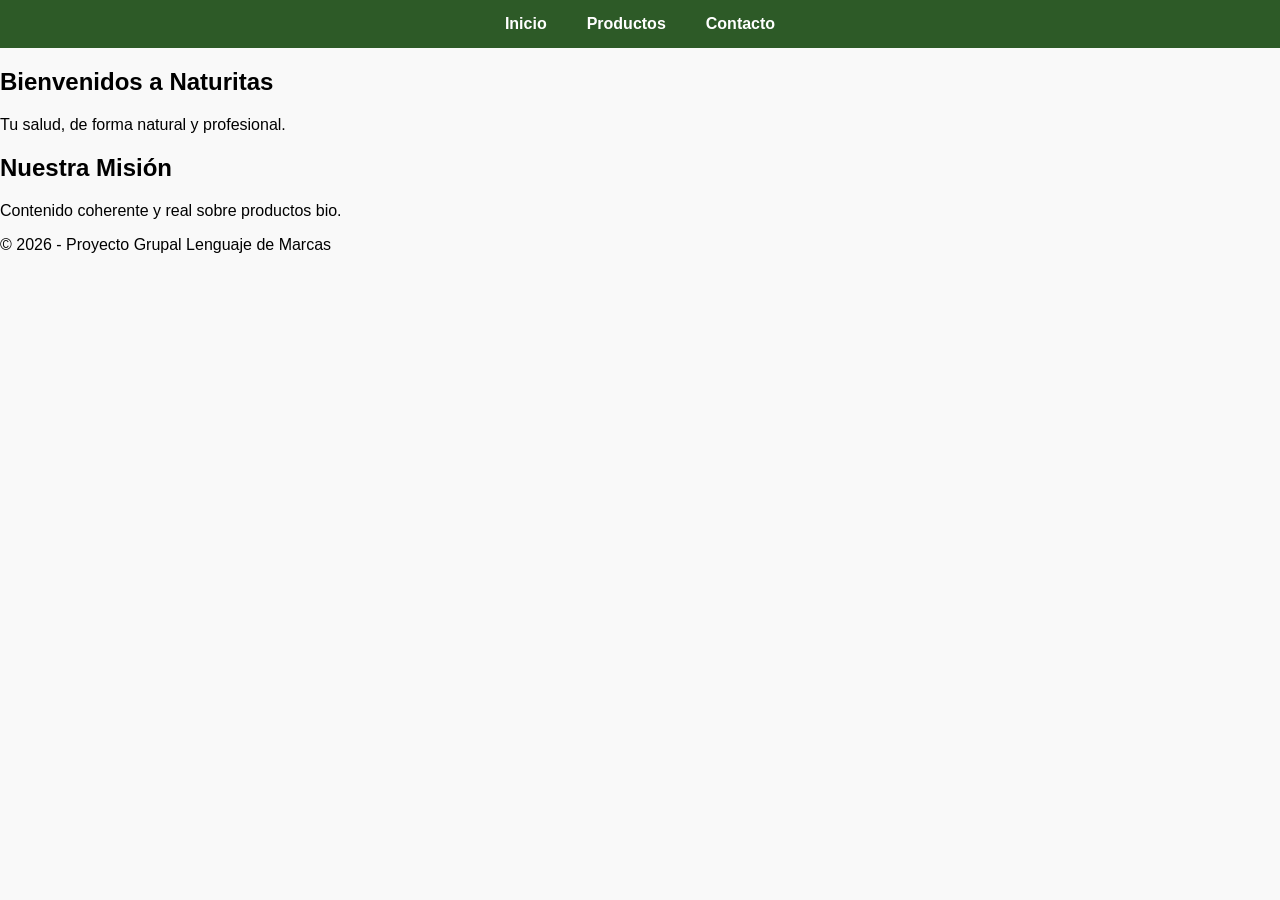
==== index.html @ ade0c14c "Estructura base con colores y menú" ====
<!DOCTYPE html>
<html lang="es">
<head>
    <meta charset="UTF-8">
    <meta name="viewport" content="width=device-width, initial-scale=1.0">
    <title>Naturitas - Tu Herbolario Online</title>
    <link rel="stylesheet" href="css/styles.css">
</head>
<body>

    <header>
        <nav class="navbar">
            <ul>
                <li><a href="index.html">Inicio</a></li>
                <li><a href="productos.html">Productos</a></li>
                <li><a href="contacto.html">Contacto</a></li>
            </ul>
        </nav>
    </header>

    <main>
        <section class="hero">
            <h1>Bienvenidos a Naturitas</h1>
            <p>Tu salud, de forma natural y profesional.</p>
        </section>

        <section class="info">
            <h2>Nuestra Misión</h2>
            <p>Contenido coherente y real sobre productos bio.</p>
        </section>
    </main>

    <footer>
        <p>&copy; 2026 - Proyecto Grupal Lenguaje de Marcas</p>
    </footer>

</body>
</html>
---- css/styles.css ----
/* PROYECTO: Naturitas - LLMM
   COLORES PRINCIPALES:
   1. Verde: #2D5A27 (Primario)
   2. Crema: #F9F9F9 (Fondo)
   3. Naranja: #FF9800 (Acento)
*/

:root {
    --verde-principal: #2D5A27;
    --fondo-claro: #F9F9F9;
    --naranja-acento: #FF9800;
}

body {
    font-family: Arial, sans-serif;
    background-color: var(--fondo-claro);
    margin: 0;
    padding: 0;
}

/* Menú horizontal pegado a la parte superior  */
header {
    background-color: var(--verde-principal);
    position: sticky;
    top: 0;
    width: 100%;
    z-index: 1000;
}

.navbar ul {
    list-style: none;
    display: flex;
    justify-content: center;
    margin: 0;
    padding: 15px;
}

.navbar li a {
    color: white;
    text-decoration: none;
    padding: 10px 20px;
    font-weight: bold;
}

/* Ejemplo de animación sencilla  */
.navbar li a:hover {
    color: var(--naranja-acento);
    transition: 0.3s;
}
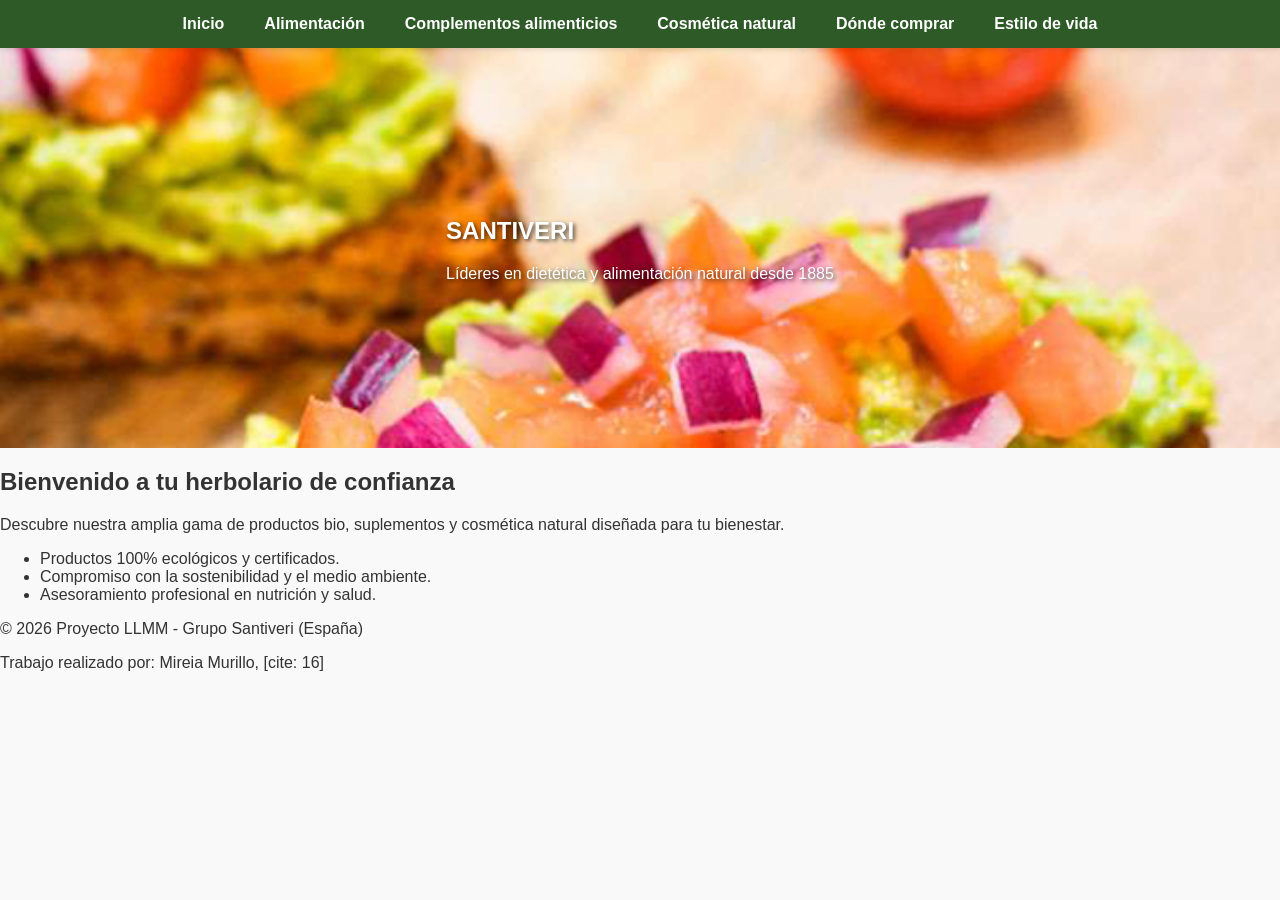
==== commit 932eb9bb: ""Añadida tabla de galletas y banner de alimentación"" ====
--- a/index.html
+++ b/index.html
@@ -3,7 +3,7 @@
 <head>
     <meta charset="UTF-8">
     <meta name="viewport" content="width=device-width, initial-scale=1.0">
-    <title>Naturitas - Tu Herbolario Online</title>
+    <title>Santiveri - Vida Saludable y Natural</title>
     <link rel="stylesheet" href="css/styles.css">
 </head>
 <body>
@@ -12,26 +12,40 @@
         <nav class="navbar">
             <ul>
                 <li><a href="index.html">Inicio</a></li>
-                <li><a href="productos.html">Productos</a></li>
-                <li><a href="contacto.html">Contacto</a></li>
+                <li><a href="alimentacion.html">Alimentación</a></li>
+                <li><a href="complementos.html">Complementos alimenticios</a></li>
+                <li><a href="cosmetica.html">Cosmética natural</a></li>
+                <li><a href="comprar.html">Dónde comprar</a></li>
+                <li><a href="estilo-vida.html">Estilo de vida</a></li>
             </ul>
         </nav>
     </header>
 
     <main>
-        <section class="hero">
-            <h1>Bienvenidos a Naturitas</h1>
-            <p>Tu salud, de forma natural y profesional.</p>
+        <section class="parallax">
+            <div class="overlay">
+                <h1>SANTIVERI</h1>
+                <p>Líderes en dietética y alimentación natural desde 1885</p>
+            </div>
         </section>
 
-        <section class="info">
-            <h2>Nuestra Misión</h2>
-            <p>Contenido coherente y real sobre productos bio.</p>
+        <section class="intro-content">
+            <h2>Bienvenido a tu herbolario de confianza</h2>
+            <p>Descubre nuestra amplia gama de productos bio, suplementos y cosmética natural diseñada para tu bienestar.</p>
+            
+            <ul class="features-list">
+                <li>Productos 100% ecológicos y certificados.</li>
+                <li>Compromiso con la sostenibilidad y el medio ambiente.</li>
+                <li>Asesoramiento profesional en nutrición y salud.</li>
+            </ul>
         </section>
     </main>
 
     <footer>
-        <p>&copy; 2026 - Proyecto Grupal Lenguaje de Marcas</p>
+        <div class="footer-container">
+            <p>&copy; 2026 Proyecto LLMM - Grupo Santiveri (España)</p>
+            <p>Trabajo realizado por: Mireia Murillo,  [cite: 16]</p>
+        </div>
     </footer>
 
 </body>
--- a/css/styles.css
+++ b/css/styles.css
@@ -1,21 +1,18 @@
-/* PROYECTO: Naturitas - LLMM
-   COLORES PRINCIPALES:
-   1. Verde: #2D5A27 (Primario)
-   2. Crema: #F9F9F9 (Fondo)
-   3. Naranja: #FF9800 (Acento)
-*/
-
+/* --- PROYECTO LLMM: SANTIVERI STYLE --- */
+/* Definición de variables para asegurar uniformidad gráfica  */
 :root {
-    --verde-principal: #2D5A27;
-    --fondo-claro: #F9F9F9;
-    --naranja-acento: #FF9800;
+    --verde-principal: #2D5A27; /* Color 1 [cite: 13] */
+    --fondo-crema: #F9F9F9;    /* Color 2 [cite: 13] */
+    --naranja-acento: #FF9800;  /* Color 3 [cite: 13] */
 }
 
+/* Estilos generales */
 body {
-    font-family: Arial, sans-serif;
-    background-color: var(--fondo-claro);
+    font-family: 'Segoe UI', Tahoma, Geneva, Verdana, sans-serif;
+    background-color: var(--fondo-crema);
     margin: 0;
     padding: 0;
+    color: #333;
 }
 
 /* Menú horizontal pegado a la parte superior  */
@@ -25,25 +22,76 @@
     top: 0;
     width: 100%;
     z-index: 1000;
+    box-shadow: 0 2px 5px rgba(0,0,0,0.1);
 }
 
-.navbar ul {
-    list-style: none;
+nav ul {
+    list-style: none; /* Lista para el menú  */
     display: flex;
     justify-content: center;
     margin: 0;
     padding: 15px;
 }
 
-.navbar li a {
+nav ul li a {
     color: white;
     text-decoration: none;
     padding: 10px 20px;
     font-weight: bold;
+    /* Animación suave para el hover  */
+    transition: all 0.3s ease;
 }
 
-/* Ejemplo de animación sencilla  */
-.navbar li a:hover {
+nav ul li a:hover {
     color: var(--naranja-acento);
-    transition: 0.3s;
+    background-color: rgba(255,255,255,0.1);
+    border-radius: 5px;
+}
+
+/* Efecto Parallax  */
+.parallax {
+    background-image: url('../img/fondo-santiveri.png'); /* Asegúrate de tener esta foto en /img */
+    height: 400px;
+    background-attachment: fixed;
+    background-position: center;
+    background-repeat: no-repeat;
+    background-size: cover;
+    display: flex;
+    align-items: center;
+    justify-content: center;
+    color: white;
+    text-shadow: 2px 2px 4px rgba(0,0,0,0.7);
+}
+
+/* Formato de fichas para productos  */
+.ficha-producto {
+    background: white;
+    border: 1px solid #ddd;
+    border-radius: 8px;
+    padding: 15px;
+    margin: 10px;
+    text-align: center;
+    transition: transform 0.2s; /* Animación de escala  */
+}
+
+.ficha-producto:hover {
+    transform: translateY(-5px);
+}
+
+/* Tabla maquetada de manera profesional  */
+table {
+    width: 100%;
+    border-collapse: collapse;
+    margin: 20px 0;
+}
+
+th, td {
+    border: 1px solid #ddd;
+    padding: 12px;
+    text-align: left;
+}
+
+th {
+    background-color: var(--verde-principal);
+    color: white;
 }
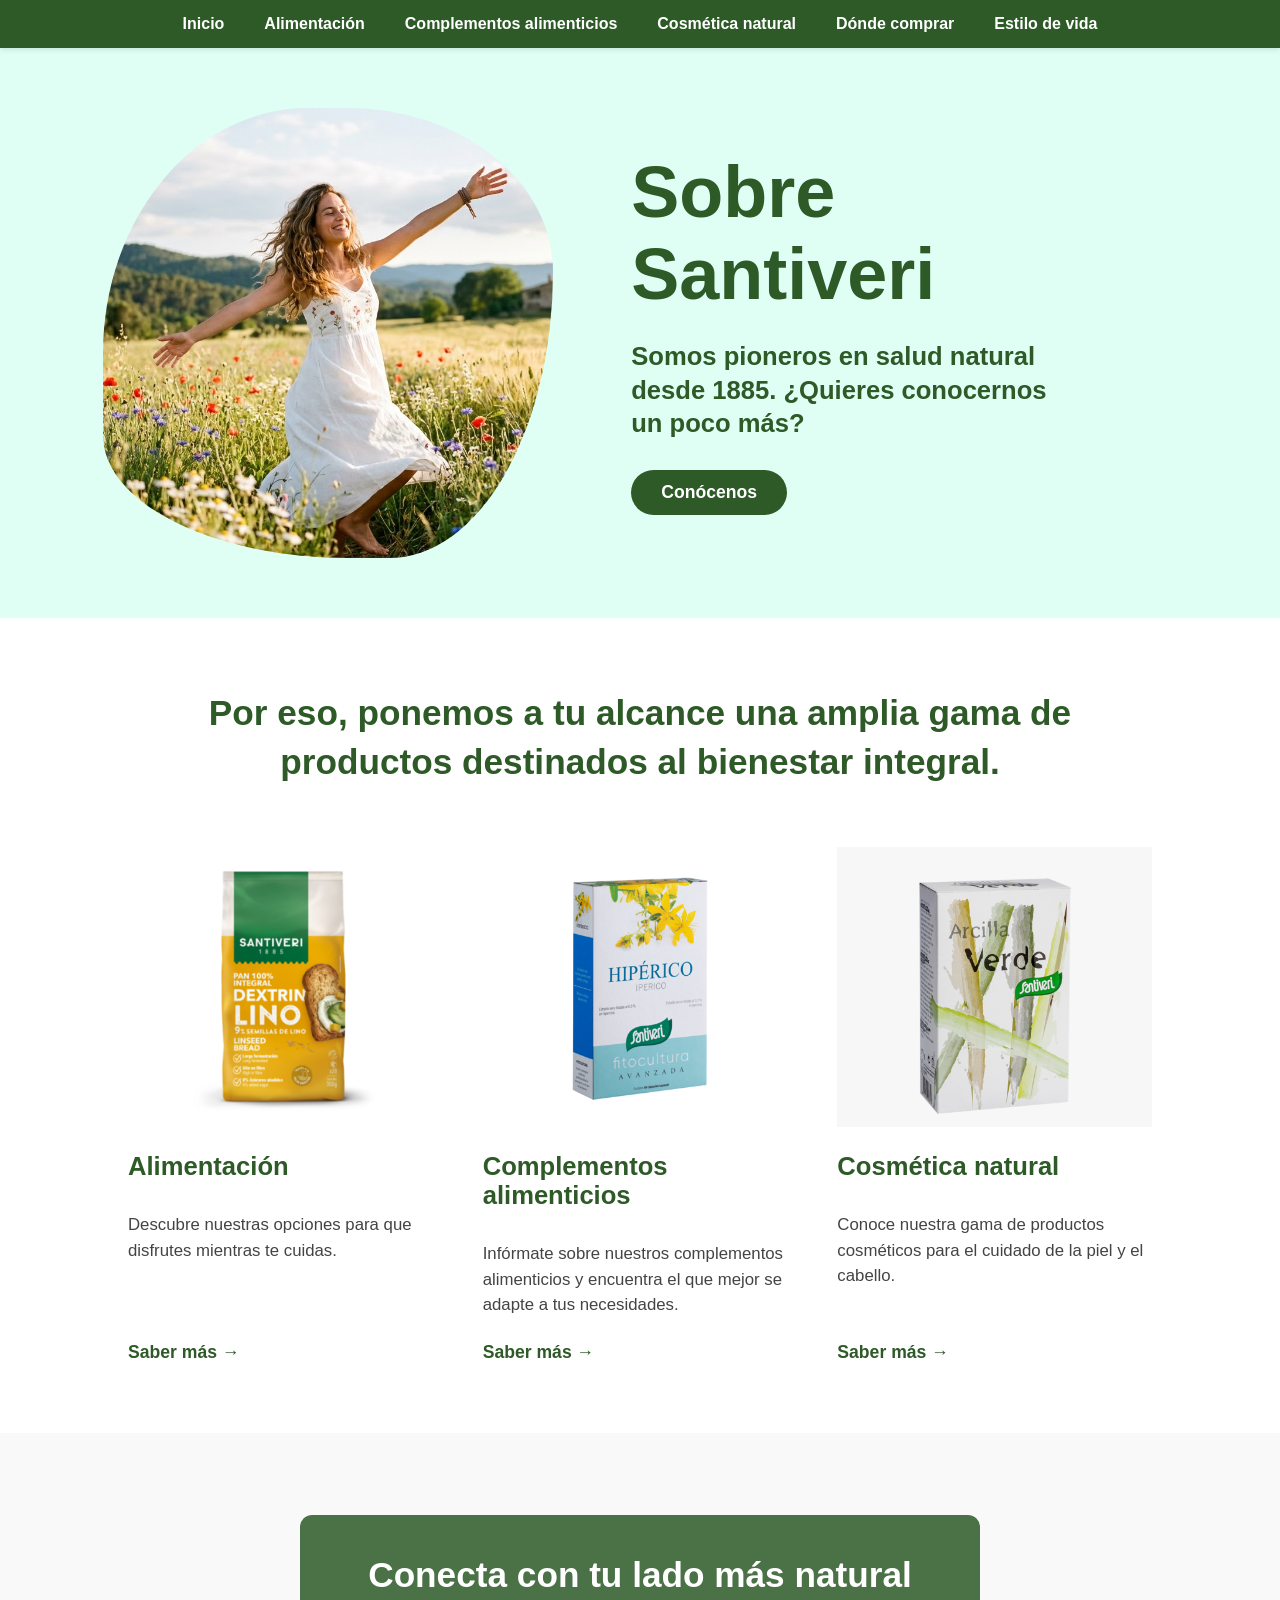
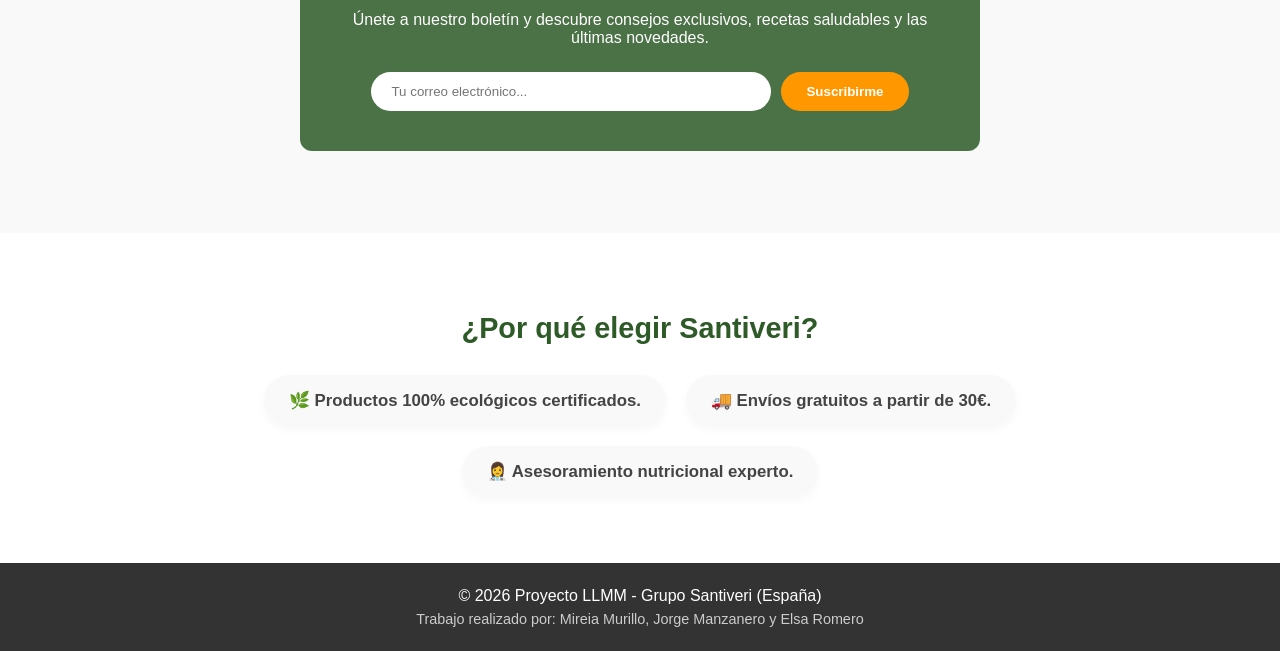
==== commit 0479db84: ""Actualizada imagen principal del inicio y añadida sección del boletín"" ====
--- a/index.html
+++ b/index.html
@@ -3,7 +3,7 @@
 <head>
     <meta charset="UTF-8">
     <meta name="viewport" content="width=device-width, initial-scale=1.0">
-    <title>Santiveri - Vida Saludable y Natural</title>
+    <title>Santiveri - Inicio</title>
     <link rel="stylesheet" href="css/styles.css">
 </head>
 <body>
@@ -22,29 +22,77 @@
     </header>
 
     <main>
-        <section class="parallax">
-            <div class="overlay">
-                <h1>SANTIVERI</h1>
-                <p>Líderes en dietética y alimentación natural desde 1885</p>
+        <section class="hero-inicio">
+            <div class="hero-inicio-img">
+                <img src="img/mujerfeliz.jpg" alt="Sobre Santiveri">
+            </div>
+            <div class="hero-inicio-texto">
+                <h1>Sobre Santiveri</h1>
+                <p>Somos pioneros en salud natural desde 1885. ¿Quieres conocernos un poco más?</p>
+                <a href="#" class="boton-verde">Conócenos</a>
             </div>
         </section>
 
-        <section class="intro-content">
-            <h2>Bienvenido a tu herbolario de confianza</h2>
-            <p>Descubre nuestra amplia gama de productos bio, suplementos y cosmética natural diseñada para tu bienestar.</p>
+        <section class="categorias-inicio">
+            <h2>Por eso, ponemos a tu alcance una amplia gama de productos destinados al bienestar integral.</h2>
             
-            <ul class="features-list">
-                <li>Productos 100% ecológicos y certificados.</li>
-                <li>Compromiso con la sostenibilidad y el medio ambiente.</li>
-                <li>Asesoramiento profesional en nutrición y salud.</li>
+            <div class="grid-categorias">
+                
+                <article class="categoria-card">
+                    <div class="img-contenedor">
+                        <img src="img/panes.png" alt="Alimentación">
+                    </div>
+                    <h3>Alimentación</h3>
+                    <p>Descubre nuestras opciones para que disfrutes mientras te cuidas.</p>
+                    <a href="alimentacion.html" class="link-saber-mas">Saber más &rarr;</a>
+                </article>
+
+                <article class="categoria-card">
+                    <div class="img-contenedor">
+                        <img src="img/comp.png" alt="Complementos Alimenticios">
+                    </div>
+                    <h3>Complementos alimenticios</h3>
+                    <p>Infórmate sobre nuestros complementos alimenticios y encuentra el que mejor se adapte a tus necesidades.</p>
+                    <a href="complementos.html" class="link-saber-mas">Saber más &rarr;</a>
+                </article>
+
+                <article class="categoria-card">
+                    <div class="img-contenedor fondo-gris">
+                        <img src="img/cosm.png" alt="Cosmética Natural">
+                    </div>
+                    <h3>Cosmética natural</h3>
+                    <p>Conoce nuestra gama de productos cosméticos para el cuidado de la piel y el cabello.</p>
+                    <a href="cosmetica.html" class="link-saber-mas">Saber más &rarr;</a>
+                </article>
+
+            </div>
+        </section>
+
+        <section class="parallax-inferior">
+            <div class="parallax-contenido">
+                <h2>Conecta con tu lado más natural</h2>
+                <p>Únete a nuestro boletín y descubre consejos exclusivos, recetas saludables y las últimas novedades.</p>
+                <form class="formulario-boletin" onsubmit="event.preventDefault();">
+                    <input type="email" placeholder="Tu correo electrónico..." required>
+                    <button type="submit">Suscribirme</button>
+                </form>
+            </div>
+        </section>
+
+        <section class="ventajas-club">
+            <h3>¿Por qué elegir Santiveri?</h3>
+            <ul>
+                <li>🌿 Productos 100% ecológicos certificados.</li>
+                <li>🚚 Envíos gratuitos a partir de 30€.</li>
+                <li>👩‍⚕️ Asesoramiento nutricional experto.</li>
             </ul>
         </section>
     </main>
 
     <footer>
-        <div class="footer-container">
-            <p>&copy; 2026 Proyecto LLMM - Grupo Santiveri (España)</p>
-            <p>Trabajo realizado por: Mireia Murillo,  [cite: 16]</p>
+        <div style="text-align: center; padding: 20px; background-color: #333; color: white; line-height: 1.6;">
+            <p style="margin: 0;">&copy; 2026 Proyecto LLMM - Grupo Santiveri (España)</p>
+            <p style="margin: 0; font-size: 0.9rem; color: #ccc;">Trabajo realizado por: Mireia Murillo, Jorge Manzanero y Elsa Romero</p>
         </div>
     </footer>
 
--- a/css/styles.css
+++ b/css/styles.css
@@ -50,8 +50,9 @@
 
 /* Efecto Parallax  */
 .parallax {
-    background-image: url('../img/fondo-santiveri.png'); /* Asegúrate de tener esta foto en /img */
-    height: 400px;
+    background-image: url('../img/fondo-santiveri.png'); /* Recuerda tener tu foto aquí */
+    height: 50vh; /* Ocupa la mitad de la pantalla, queda más dinámico */
+    min-height: 400px;
     background-attachment: fixed;
     background-position: center;
     background-repeat: no-repeat;
@@ -59,39 +60,480 @@
     display: flex;
     align-items: center;
     justify-content: center;
-    color: white;
-    text-shadow: 2px 2px 4px rgba(0,0,0,0.7);
-}
-
-/* Formato de fichas para productos  */
+    text-align: center;
+}
+
+/* Caja semitransparente para que el texto destaque sobre la foto */
+.parallax h1 {
+    color: white;
+    font-size: 3.5rem;
+    background-color: rgba(45, 90, 39, 0.6); /* Verde principal con transparencia */
+    padding: 20px 50px;
+    border-radius: 12px;
+    text-shadow: 2px 2px 4px rgba(0,0,0,0.5);
+    margin: 0;
+}
+
+/* 2. FICHAS DE PRODUCTO (Estilo moderno) */
 .ficha-producto {
     background: white;
-    border: 1px solid #ddd;
-    border-radius: 8px;
-    padding: 15px;
-    margin: 10px;
-    text-align: center;
-    transition: transform 0.2s; /* Animación de escala  */
+    border: none; 
+    border-radius: 12px;
+    padding: 25px 20px;
+    margin: 15px;
+    width: 260px; 
+    text-align: center;
+    box-shadow: 0 4px 15px rgba(0, 0, 0, 0.05); 
+    /* Animación fluida de movimiento y sombra */
+    transition: transform 0.3s ease, box-shadow 0.3s ease; 
 }
 
 .ficha-producto:hover {
-    transform: translateY(-5px);
-}
-
-/* Tabla maquetada de manera profesional  */
+    transform: translateY(-8px); /* Sube un poco más */
+    box-shadow: 0 10px 25px rgba(0, 0, 0, 0.15); /* La sombra crece al "flotar" */
+}
+
+/* 3. TABLA */
+/* Envolvemos la tabla en un contenedor para poder redondear las esquinas generales */
+.contenedor-tabla {
+    max-width: 800px;
+    margin: 40px auto; 
+    border-radius: 12px;
+    overflow: hidden; 
+    box-shadow: 0 5px 20px rgba(0, 0, 0, 0.08); 
+    background-color: white;
+}
+
 table {
     width: 100%;
     border-collapse: collapse;
-    margin: 20px 0;
+    margin: 0;
 }
 
 th, td {
-    border: 1px solid #ddd;
-    padding: 12px;
+    padding: 15px 20px;
     text-align: left;
+    border-bottom: 1px solid #f0f0f0;
 }
 
 th {
     background-color: var(--verde-principal);
     color: white;
+    font-weight: bold;
+    text-transform: uppercase; 
+    font-size: 0.9rem;
+    letter-spacing: 1px;
+}
+
+/* Efecto Cebra: Filas alternas de distinto color para no perderse leyendo */
+tbody tr:nth-child(even) {
+    background-color: #fafafa;
+}
+
+/* Ilumina la fila al pasar el ratón */
+tbody tr:hover {
+    background-color: #f1f8f1; /* Un verde muuuuy clarito */
+    transition: background-color 0.2s;
+}
+
+/* =========================================
+   ESTILOS ESPECÍFICOS: PÁGINA ALIMENTACIÓN
+   ========================================= */
+
+/* 1. BANNER ESTILO SANTIVERI */
+.banner-alimentacion {
+    background-color: #e8f5e9; 
+    display: flex; 
+    align-items: center;
+    justify-content: space-between;
+    padding: 50px 10%;
+    gap: 40px;
+}
+
+.banner-texto {
+    flex: 1; /* Ocupa la mitad izquierda */
+}
+
+.banner-texto h1 {
+    color: var(--verde-principal);
+    font-size: 3rem;
+    margin-bottom: 15px;
+}
+
+.banner-img-derecha {
+    flex: 1; /* Ocupa la mitad derecha */
+    display: flex;
+    justify-content: flex-end;
+}
+
+.banner-img-derecha img {
+    width: 100%;
+    max-width: 450px;
+    /* CREA LA FORMA ORGÁNICA REDONDEADA */
+    border-radius: 60% 40% 30% 70% / 60% 30% 70% 40%; 
+    object-fit: cover;
+}
+
+/* 2. SECCIÓN: GALLETA + TABLA LADO A LADO */
+.producto-y-tabla {
+    display: flex; /* ESTO PONE LA GALLETA Y LA TABLA LADO A LADO */
+    align-items: flex-start;
+    justify-content: center;
+    padding: 50px 10%;
+    gap: 50px; 
+    max-width: 1000px;
+    margin: 0 auto; 
+}
+
+.contenedor-tabla-mini {
+    flex: 2; /* La tabla ocupa un poco más de espacio que la galleta */
+    background: white;
+    border-radius: 12px;
+    box-shadow: 0 4px 15px rgba(0, 0, 0, 0.05);
+    overflow: hidden;
+}
+
+/* Ajustes para la tabla dentro de esta sección */
+.contenedor-tabla-mini table {
+    width: 100%;
+    border-collapse: collapse;
+}
+
+.contenedor-tabla-mini th {
+    background-color: var(--verde-principal);
+    color: white;
+    padding: 12px;
+    text-transform: uppercase;
+    font-size: 0.85rem;
+}
+
+.contenedor-tabla-mini td {
+    padding: 12px;
+    border-bottom: 1px solid #f0f0f0;
+    font-size: 0.9rem;
+}
+
+/* =========================================
+   ESTILOS ESPECÍFICOS: PÁGINA INICIO
+   ========================================= */
+
+/* 1. BANNER HERO ADAPTABLE Y DE IMPACTO */
+.banner-hero {
+    height: 50vh; 
+    min-height: 400px;
+    background-image: url('../img/paralllax-hero.png'); /* Usa una foto de impacto aquí */
+    background-attachment: fixed; /* Efecto Parallax obligatorio */
+    background-size: cover;
+    background-position: center;
+    position: relative;
+    display: flex;
+    align-items: center;
+    justify-content: center;
+}
+
+
+.overlay-hero {
+    background-color: rgba(45, 90, 39, 0.7); 
+    color: white;
+    text-align: center;
+    padding: 40px;
+    border-radius: 20px;
+    max-width: 600px;
+}
+
+.overlay-hero h1 {
+    font-size: 5rem;
+    margin: 0;
+    text-shadow: 2px 2px 5px rgba(0,0,0,0.3);
+}
+
+.subtitulo-hero {
+    font-size: 1.5rem;
+    margin: 15px 0 30px;
+    font-weight: 300;
+}
+
+/* BOTÓN ANIMADO */
+.boton-animado {
+    display: inline-block;
+    padding: 12px 30px;
+    background-color: var(--naranja-acento); 
+    color: white;
+    text-decoration: none;
+    font-weight: bold;
+    border-radius: 30px;
+    transition: transform 0.3s ease, box-shadow 0.3s ease; 
+}
+
+.boton-animado:hover {
+    transform: translateY(-5px); 
+    box-shadow: 0 5px 15px rgba(0,0,0,0.2);
+}
+
+/* 2. MAQUETACIÓN COMPACTA DE FILOSOFÍA */
+.seccion-compacta {
+    padding: 60px 10%;
+    text-align: center;
+    background-color: white;
+}
+
+.filosofia-grid {
+    display: flex;
+    justify-content: center;
+    gap: 40px;
+    flex-wrap: wrap; 
+    margin-top: 40px;
+}
+
+.filosofia-item {
+    flex: 1;
+    min-width: 250px;
+    max-width: 300px;
+    text-align: center;
+    padding: 30px;
+    border-radius: 15px;
+    background-color: #f1f8f1; 
+    transition: transform 0.3s ease; 
+}
+
+.filosofia-item:hover {
+    transform: translateY(-10px);
+}
+
+/* =========================================
+   ESTILOS EXCLUSIVOS PARA EL INDEX (ESTILO WEB ORIGINAL)
+   ========================================= */
+
+/* 1. HERO DEL INICIO (Fondo azul clarito, foto a la izq) */
+.hero-inicio {
+    background-color: #dffff5; /* Color aguamarina muy clarito idéntico a la original */
+    display: flex;
+    align-items: center;
+    padding: 60px 5%;
+    gap: 40px;
+    min-height: 450px;
+}
+
+.hero-inicio-img {
+    flex: 1;
+    display: flex;
+    justify-content: center;
+}
+
+/* Forma ovalada/redondeada de la imagen */
+.hero-inicio-img img {
+    width: 100%;
+    max-width: 450px;
+    border-radius: 50% 50% 40% 60% / 60% 40% 70% 30%;
+    object-fit: cover;
+    aspect-ratio: 1 / 1;
+}
+
+.hero-inicio-texto {
+    flex: 1;
+    padding-right: 5%;
+}
+
+.hero-inicio-texto h1 {
+    color: var(--verde-principal);
+    font-size: 4.5rem;
+    margin: 0 0 10px 0;
+}
+
+.hero-inicio-texto p {
+    color: var(--verde-principal);
+    font-size: 1.6rem;
+    font-weight: bold;
+    line-height: 1.3;
+    margin-bottom: 30px;
+    max-width: 450px;
+}
+
+/* Botón verde de Santiveri */
+.boton-verde {
+    background-color: var(--verde-principal);
+    color: white;
+    padding: 12px 30px;
+    text-decoration: none;
+    border-radius: 25px;
+    font-weight: bold;
+    font-size: 1.1rem;
+    display: inline-block;
+    transition: transform 0.3s ease; 
+}
+
+.boton-verde:hover {
+    transform: scale(1.05);
+}
+
+/* 2. SECCIÓN DE LAS 3 CATEGORÍAS (Estilo Catálogo) */
+.categorias-inicio {
+    padding: 70px 10%;
+    background-color: white;
+}
+
+.categorias-inicio h2 {
+    text-align: center;
+    color: var(--verde-principal);
+    font-size: 2.2rem;
+    max-width: 900px;
+    margin: 0 auto 60px auto;
+    line-height: 1.4;
+}
+
+.grid-categorias {
+    display: flex;
+    justify-content: space-between;
+    gap: 40px;
+    flex-wrap: wrap; /* Para que se adapte en pantallas pequeñas */
+}
+
+.categoria-card {
+    flex: 1;
+    min-width: 250px;
+    display: flex;
+    flex-direction: column;
+    text-align: left; /* Textos alineados a la izquierda */
+}
+
+/* Contenedor para que todas las fotos tengan la misma altura sin recortarse */
+.img-contenedor {
+    height: 280px;
+    display: flex;
+    align-items: center;
+    justify-content: center;
+    margin-bottom: 25px;
+}
+
+.img-contenedor img {
+    max-width: 100%;
+    max-height: 100%;
+    object-fit: contain; /* Esto evita que la foto se recorte */
+}
+
+/* El fondo gris clarito para la sección de cosmética */
+.fondo-gris {
+    background-color: #f7f7f7;
+}
+
+.categoria-card h3 {
+    color: var(--verde-principal);
+    font-size: 1.6rem;
+    margin: 0 0 15px 0;
+}
+
+.categoria-card p {
+    color: #444;
+    font-size: 1.05rem;
+    line-height: 1.5;
+    margin-bottom: 25px;
+    flex-grow: 1; /* Empuja el enlace siempre hacia abajo */
+}
+
+/* Enlace verde "Saber más ->" */
+.link-saber-mas {
+    color: var(--verde-principal);
+    text-decoration: none;
+    font-weight: bold;
+    font-size: 1.1rem;
+    transition: color 0.3s;
+}
+
+.link-saber-mas:hover {
+    color: var(--naranja-acento);
+}
+
+/* 3. PARALLAX INFERIOR (Para recuperar el 10% de la nota) */
+.parallax-inferior {
+    /* OJO: Pon aquí el nombre de una de tus fotos chulas, como tu fondo-santiveri.png */
+    background-image: url('../img/fondo-santiveri.png'); 
+    background-attachment: fixed; /* ESTO HACE EL EFECTO PARALLAX */
+    background-position: center;
+    background-repeat: no-repeat;
+    background-size: cover;
+    height: 400px;
+    display: flex;
+    align-items: center;
+    justify-content: center;
+    text-align: center;
+}
+
+.parallax-contenido {
+    background-color: rgba(45, 90, 39, 0.85); /* Verde principal semitransparente */
+    color: white;
+    padding: 40px;
+    border-radius: 12px;
+    max-width: 600px;
+    margin: 20px;
+}
+
+.parallax-contenido h2 {
+    font-size: 2.2rem;
+    margin: 0 0 15px 0;
+}
+
+/* Diseño del buscador/boletín */
+.formulario-boletin {
+    display: flex;
+    gap: 10px;
+    margin-top: 25px;
+    justify-content: center;
+    flex-wrap: wrap;
+}
+
+.formulario-boletin input {
+    padding: 12px 20px;
+    border: none;
+    border-radius: 25px;
+    width: 60%;
+    min-width: 200px;
+    outline: none;
+    font-family: inherit;
+}
+
+.formulario-boletin button {
+    background-color: var(--naranja-acento);
+    color: white;
+    border: none;
+    padding: 12px 25px;
+    border-radius: 25px;
+    font-weight: bold;
+    cursor: pointer;
+    transition: transform 0.3s;
+}
+
+.formulario-boletin button:hover {
+    transform: scale(1.05); /* Animación obligatoria */
+}
+
+/* 4. VENTAJAS (Lista no numerada obligatoria maquetada horizontalmente) */
+.ventajas-club {
+    background-color: white;
+    padding: 50px 10%;
+    text-align: center;
+}
+
+.ventajas-club h3 {
+    color: var(--verde-principal);
+    font-size: 1.8rem;
+    margin-bottom: 30px;
+}
+
+.ventajas-club ul {
+    list-style: none;
+    padding: 0;
+    display: flex;
+    justify-content: center;
+    gap: 20px;
+    flex-wrap: wrap;
+}
+
+.ventajas-club li {
+    font-size: 1.05rem;
+    color: #444;
+    background: var(--fondo-crema);
+    padding: 15px 25px;
+    border-radius: 30px;
+    box-shadow: 0 4px 10px rgba(0,0,0,0.03);
+    font-weight: bold;
 }
